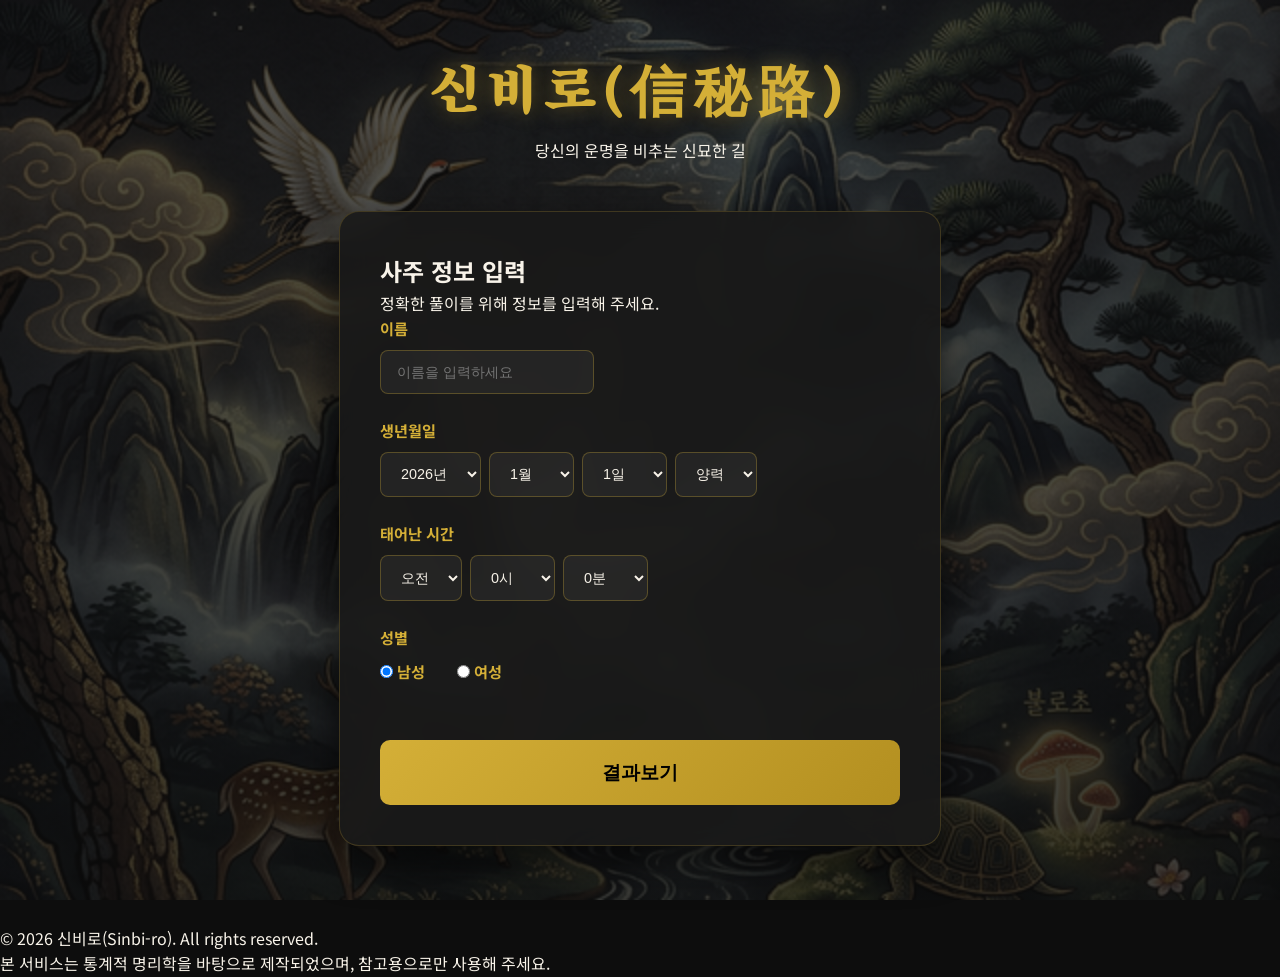
==== index.html @ 6503f664 "clean: remove AdSense placeholder text" ====
<!DOCTYPE html>
<html lang="ko">

<head>
    <meta charset="UTF-8">
    <meta name="viewport" content="width=device-width, initial-scale=1.0">
    <title>신비로 - 신묘한 사주 풀이와 오늘의 운세</title>
    <meta name="description" content="당신의 타고난 기운과 운명을 풀어드립니다. 성명, 생년월일시로 보는 정교한 사주 풀이와 무료 로또 번호 추첨까지 경험해보세요.">
    <link rel="stylesheet" href="style.css">
    <link rel="preconnect" href="https://fonts.googleapis.com">
    <link rel="preconnect" href="https://fonts.gstatic.com" crossorigin>
    <link href="https://fonts.googleapis.com/css2?family=Noto+Sans+KR:wght@300;400;700&family=Song Myung&display=swap"
        rel="stylesheet">
    <!-- 구글 애드센스 스크립트 -->
    <script async src="https://pagead2.googlesyndication.com/pagead/js/adsbygoogle.js?client=ca-pub-5994028801063205"
        crossorigin="anonymous"></script>
</head>

<body>
    <div class="fog-overlay"></div>

    <header>
        <div class="logo">
            <h1>신비로(信秘路)</h1>
            <p>당신의 운명을 비추는 신묘한 길</p>
        </div>
    </header>

    <main id="app">
        <!-- 광고 영역 상단 -->
        <div class="adsense-placeholder top-ad">
        </div>

        <!-- 입력 퍼널 섹션 -->
        <section id="funnel" class="card active">
            <div class="card-header">
                <h2>사주 정보 입력</h2>
                <p>정확한 풀이를 위해 정보를 입력해 주세요.</p>
            </div>
            <form id="sajuForm">
                <div class="input-group">
                    <label for="userName">이름</label>
                    <input type="text" id="userName" placeholder="이름을 입력하세요" required>
                </div>
                <div class="input-group">
                    <label>생년월일</label>
                    <div class="scroll-inputs">
                        <select id="birthYear" required></select>
                        <select id="birthMonth" required></select>
                        <select id="birthDay" required></select>
                        <select id="calendarType">
                            <option value="solar">양력</option>
                            <option value="lunar">음력</option>
                        </select>
                    </div>
                </div>
                <div class="input-group">
                    <label>태어난 시간</label>
                    <div class="scroll-inputs">
                        <select id="birthAmPm">
                            <option value="AM">오전</option>
                            <option value="PM">오후</option>
                        </select>
                        <select id="birthHour"></select>
                        <select id="birthMinute"></select>
                    </div>
                </div>
                <div class="input-group">
                    <label>성별</label>
                    <div class="radio-group">
                        <label><input type="radio" name="gender" value="male" checked> 남성</label>
                        <label><input type="radio" name="gender" value="female"> 여성</label>
                    </div>
                </div>
                <button type="submit" id="submitBtn">결과보기</button>
            </form>
        </section>

        <!-- 결과 출력 섹션 -->
        <section id="result" class="card hidden">
            <div id="resultContent">
                <!-- 결과 내용이 자바스크립트로 삽입됩니다 -->
            </div>

            <!-- 광고 영역 중앙 -->
            <div class="adsense-placeholder mid-ad">
            </div>

            <!-- 로또 섹션 -->
            <div id="lotto-section">
                <h3>이번 주 신비로운 로또 추천 번호</h3>
                <p>이 신비로운 기운을 공유하면 번호가 나타납니다.</p>
                <div id="lotto-numbers-container">
                    <div class="lotto-blur">
                        <div class="slot">?</div>
                        <div class="slot">?</div>
                        <div class="slot">?</div>
                        <div class="slot">?</div>
                        <div class="slot">?</div>
                        <div class="slot">?</div>
                    </div>
                </div>
                <button id="shareBtn">행운 공유하고 번호 확인하기</button>
            </div>
        </section>

        <!-- 광고 영역 하단 -->
        <div class="adsense-placeholder bottom-ad">
        </div>
    </main>

    <footer>
        <p>&copy; 2026 신비로(Sinbi-ro). All rights reserved.</p>
        <p>본 서비스는 통계적 명리학을 바탕으로 제작되었으며, 참고용으로만 사용해 주세요.</p>
    </footer>

    <script src="script.js"></script>
</body>

</html>
---- style.css ----
:root {
    --bg-color: #0d0d0d;
    --card-bg: rgba(25, 25, 25, 0.9);
    --gold: #d4af37;
    --white: #f8f3e9;
    --accent: #c0392b;
    --text-muted: #a0a0a0;
    --glass: rgba(255, 255, 255, 0.05);
}

* {
    box-sizing: border-box;
    margin: 0;
    padding: 0;
}

body {
    background-color: var(--bg-color);
    color: var(--white);
    font-family: 'Noto Sans KR', sans-serif;
    line-height: 1.6;
    overflow-x: hidden;
    min-height: 100vh;
}

/* 십장생 배경 효과 */
.fog-overlay {
    position: fixed;
    top: 0;
    left: 0;
    width: 100%;
    height: 100%;
    background: linear-gradient(rgba(13, 13, 13, 0.7), rgba(13, 13, 13, 0.8)),
        url('./images/bg_shipjangsaeng.png');
    background-size: cover;
    background-position: center;
    opacity: 1;
    pointer-events: none;
    z-index: 1;
}

header {
    text-align: center;
    padding: 3rem 1rem;
    position: relative;
    z-index: 2;
}

header h1 {
    font-family: 'Song Myung', serif;
    font-size: 3.5rem;
    color: var(--gold);
    text-shadow: 0 0 20px rgba(212, 175, 55, 0.4);
    letter-spacing: 0.5rem;
}

main {
    max-width: 650px;
    margin: 0 auto;
    padding: 0 1.5rem 5rem;
    position: relative;
    z-index: 2;
}

.card {
    background: var(--card-bg);
    border: 1px solid rgba(212, 175, 55, 0.2);
    border-radius: 20px;
    padding: 2.5rem;
    box-shadow: 0 15px 40px rgba(0, 0, 0, 0.6);
    backdrop-filter: blur(15px);
    transition: all 0.5s ease;
}

/* 동물 섹션 스타일 */
.animal-section {
    margin-bottom: 2rem;
    background: linear-gradient(145deg, rgba(30, 30, 30, 0.9), rgba(15, 15, 15, 0.95));
    border: 2px solid var(--gold);
}

.animal-visual {
    display: flex;
    gap: 2rem;
    align-items: center;
}

.animal-image-container {
    width: 180px;
    height: 180px;
    border-radius: 50%;
    overflow: hidden;
    border: 3px solid var(--gold);
    box-shadow: 0 0 15px rgba(212, 175, 55, 0.3);
    flex-shrink: 0;
}

.animal-image {
    width: 100%;
    height: 100%;
    object-fit: cover;
    transition: transform 0.5s;
}

.animal-image-container:hover .animal-image {
    transform: scale(1.1);
}

.animal-info h4 {
    font-family: 'Song Myung', serif;
    font-size: 1.8rem;
    color: var(--gold);
    margin-bottom: 1rem;
}

.animal-desc {
    padding: 1rem !important;
    font-size: 0.95rem !important;
    border-left: 2px solid var(--gold) !important;
}

@media (max-width: 600px) {
    .animal-visual {
        flex-direction: column;
        text-align: center;
    }

    .animal-image-container {
        width: 150px;
        height: 150px;
    }
}

.input-group {
    margin-bottom: 1.5rem;
}

.input-group label {
    display: block;
    font-size: 0.95rem;
    margin-bottom: 0.6rem;
    color: var(--gold);
    font-weight: 700;
}

.scroll-inputs {
    display: flex;
    gap: 0.5rem;
    flex-wrap: wrap;
}

select,
input[type="text"] {
    padding: 0.8rem 1rem;
    background: var(--glass);
    border: 1px solid rgba(212, 175, 55, 0.3);
    color: var(--white);
    border-radius: 8px;
    outline: none;
    transition: border-color 0.3s;
    font-size: 0.9rem;
}

.radio-group {
    display: flex;
    gap: 2rem;
}

button {
    width: 100%;
    padding: 1.2rem;
    background: linear-gradient(135deg, var(--gold), #b38f20);
    border: none;
    color: #000;
    font-weight: 700;
    font-size: 1.2rem;
    border-radius: 10px;
    cursor: pointer;
    margin-top: 1.5rem;
    transition: all 0.3s;
}

.hidden {
    display: none;
}

.highlight {
    color: var(--gold);
    font-weight: 700;
    text-shadow: 0 0 5px rgba(212, 175, 55, 0.3);
}

.hanja-desc {
    font-size: 0.7rem;
    color: var(--text-muted);
    display: block;
    margin-top: 5px;
}

.analysis-section {
    margin-top: 3.5rem;
    padding-top: 2rem;
    border-top: 1px solid rgba(212, 175, 55, 0.15);
}

.section-title {
    font-family: 'Song Myung', serif;
    color: var(--gold);
    font-size: 1.5rem;
    margin-bottom: 1.8rem;
    display: flex;
    align-items: center;
    gap: 0.6rem;
}

.saju-table {
    width: 100%;
    border-collapse: collapse;
    background: rgba(0, 0, 0, 0.3);
    border-radius: 12px;
    overflow: hidden;
}

.saju-table th,
.saju-table td {
    padding: 1rem;
    text-align: center;
    border: 1px solid rgba(212, 175, 55, 0.1);
}

.saju-char {
    font-family: 'Song Myung', serif;
    font-size: 1.8rem;
    line-height: 1.2;
}

.element-bar-group {
    display: flex;
    align-items: center;
    gap: 1rem;
    margin-bottom: 1.2rem;
}

.progress-bg {
    flex: 1;
    height: 14px;
    background: rgba(255, 255, 255, 0.05);
    border-radius: 7px;
    overflow: hidden;
}

.progress-fill {
    height: 100%;
    background: linear-gradient(90deg, var(--gold), #fff);
    transition: width 1.5s ease-out;
}

.wealth-line-chart-container {
    width: 100%;
    height: 200px;
    background: rgba(0, 0, 0, 0.2);
    border-radius: 15px;
    padding: 1.5rem;
    margin: 2rem 0;
}

.chart-path {
    stroke-dasharray: 1000;
    stroke-dashoffset: 1000;
    animation: dash 3s ease-in-out forwards;
}

@keyframes dash {
    to {
        stroke-dashoffset: 0;
    }
}

.mystical-image-container {
    width: 100%;
    height: 300px;
    margin: 2.5rem 0;
    border-radius: 20px;
    overflow: hidden;
    position: relative;
    border: 1px solid rgba(212, 175, 55, 0.3);
}

.element-image {
    width: 100%;
    height: 100%;
    object-fit: cover;
}

.seonbi-text {
    line-height: 2;
    background: rgba(255, 255, 255, 0.03);
    padding: 1.8rem;
    border-radius: 15px;
    font-style: italic;
    border-left: 4px solid var(--gold);
}

#lotto-section {
    margin-top: 5rem;
    padding-top: 3rem;
    border-top: 2px dashed rgba(212, 175, 55, 0.3);
    text-align: center;
}

#lotto-section h3 {
    font-family: 'Song Myung', serif;
    color: var(--gold);
    font-size: 1.8rem;
    margin-bottom: 1rem;
}

#lotto-section p {
    color: var(--text-muted);
    margin-bottom: 2rem;
}

#lotto-numbers-container {
    display: flex;
    justify-content: center;
    margin-bottom: 2rem;
}

.slot {
    width: 45px;
    height: 45px;
    background: var(--gold);
    color: #000;
    border-radius: 50%;
    display: flex;
    justify-content: center;
    align-items: center;
    font-weight: 700;
}

.lotto-blur {
    display: flex;
    gap: 1rem;
    filter: blur(8px);
    transition: filter 1s ease;
}

.lotto-blur.unlocked {
    filter: blur(0);
}
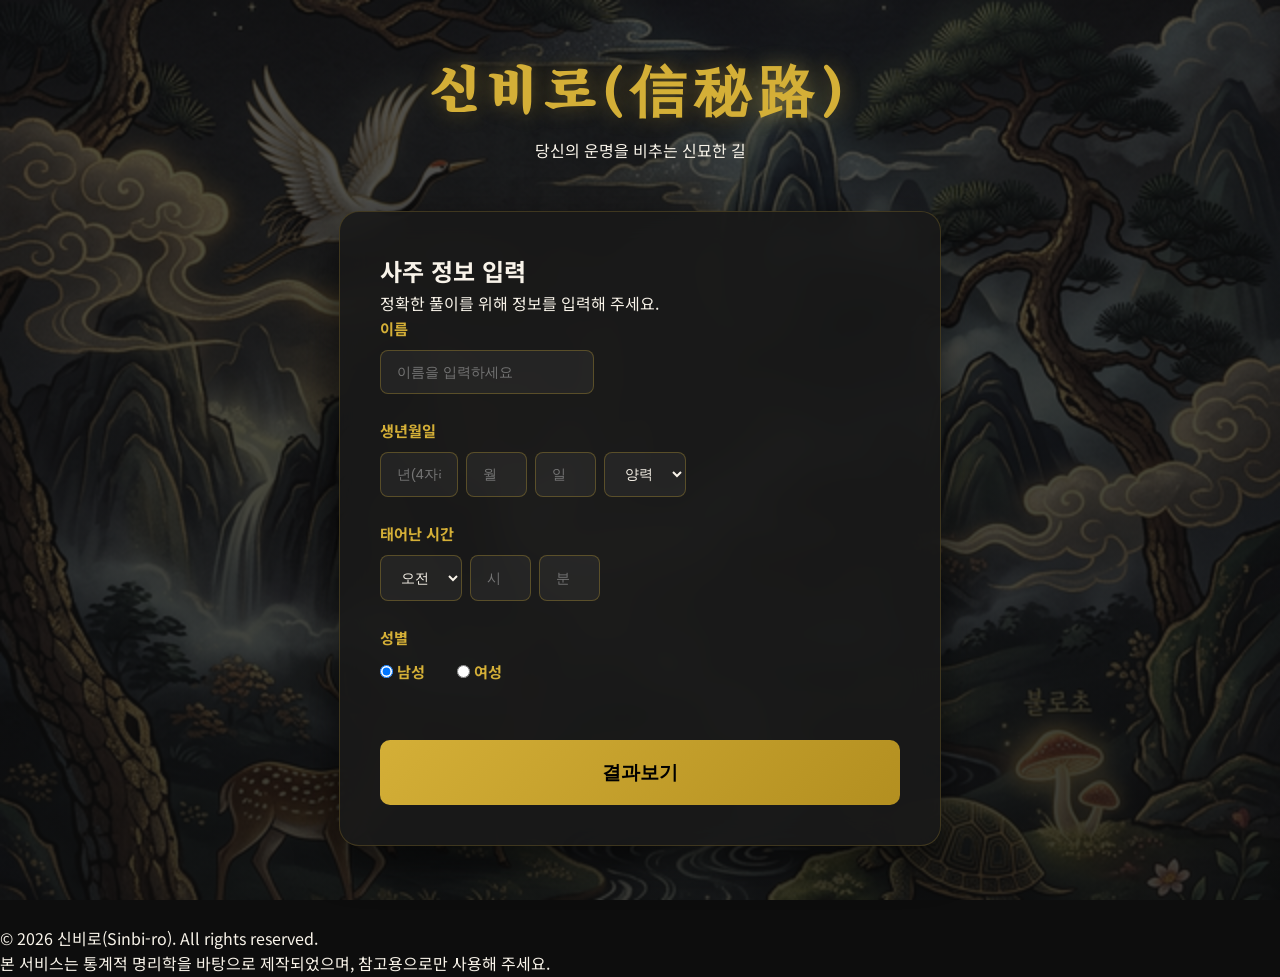
==== commit 76370f33: "feat: change birth date and time inputs to direct numeric entry" ====
--- a/index.html
+++ b/index.html
@@ -45,9 +45,9 @@
                 <div class="input-group">
                     <label>생년월일</label>
                     <div class="scroll-inputs">
-                        <select id="birthYear" required></select>
-                        <select id="birthMonth" required></select>
-                        <select id="birthDay" required></select>
+                        <input type="number" id="birthYear" placeholder="년(4자리)" min="1900" max="2100" required>
+                        <input type="number" id="birthMonth" placeholder="월" min="1" max="12" required>
+                        <input type="number" id="birthDay" placeholder="일" min="1" max="31" required>
                         <select id="calendarType">
                             <option value="solar">양력</option>
                             <option value="lunar">음력</option>
@@ -61,8 +61,8 @@
                             <option value="AM">오전</option>
                             <option value="PM">오후</option>
                         </select>
-                        <select id="birthHour"></select>
-                        <select id="birthMinute"></select>
+                        <input type="number" id="birthHour" placeholder="시" min="0" max="12" required>
+                        <input type="number" id="birthMinute" placeholder="분" min="0" max="59" required>
                     </div>
                 </div>
                 <div class="input-group">
--- a/style.css
+++ b/style.css
@@ -150,7 +150,8 @@
 }
 
 select,
-input[type="text"] {
+input[type="text"],
+input[type="number"] {
     padding: 0.8rem 1rem;
     background: var(--glass);
     border: 1px solid rgba(212, 175, 55, 0.3);
@@ -159,6 +160,17 @@
     outline: none;
     transition: border-color 0.3s;
     font-size: 0.9rem;
+}
+
+/* 숫자 입력 필드 화살표 제거 */
+input::-webkit-outer-spin-button,
+input::-webkit-inner-spin-button {
+    -webkit-appearance: none;
+    margin: 0;
+}
+
+input[type=number] {
+    -moz-appearance: textfield;
 }
 
 .radio-group {
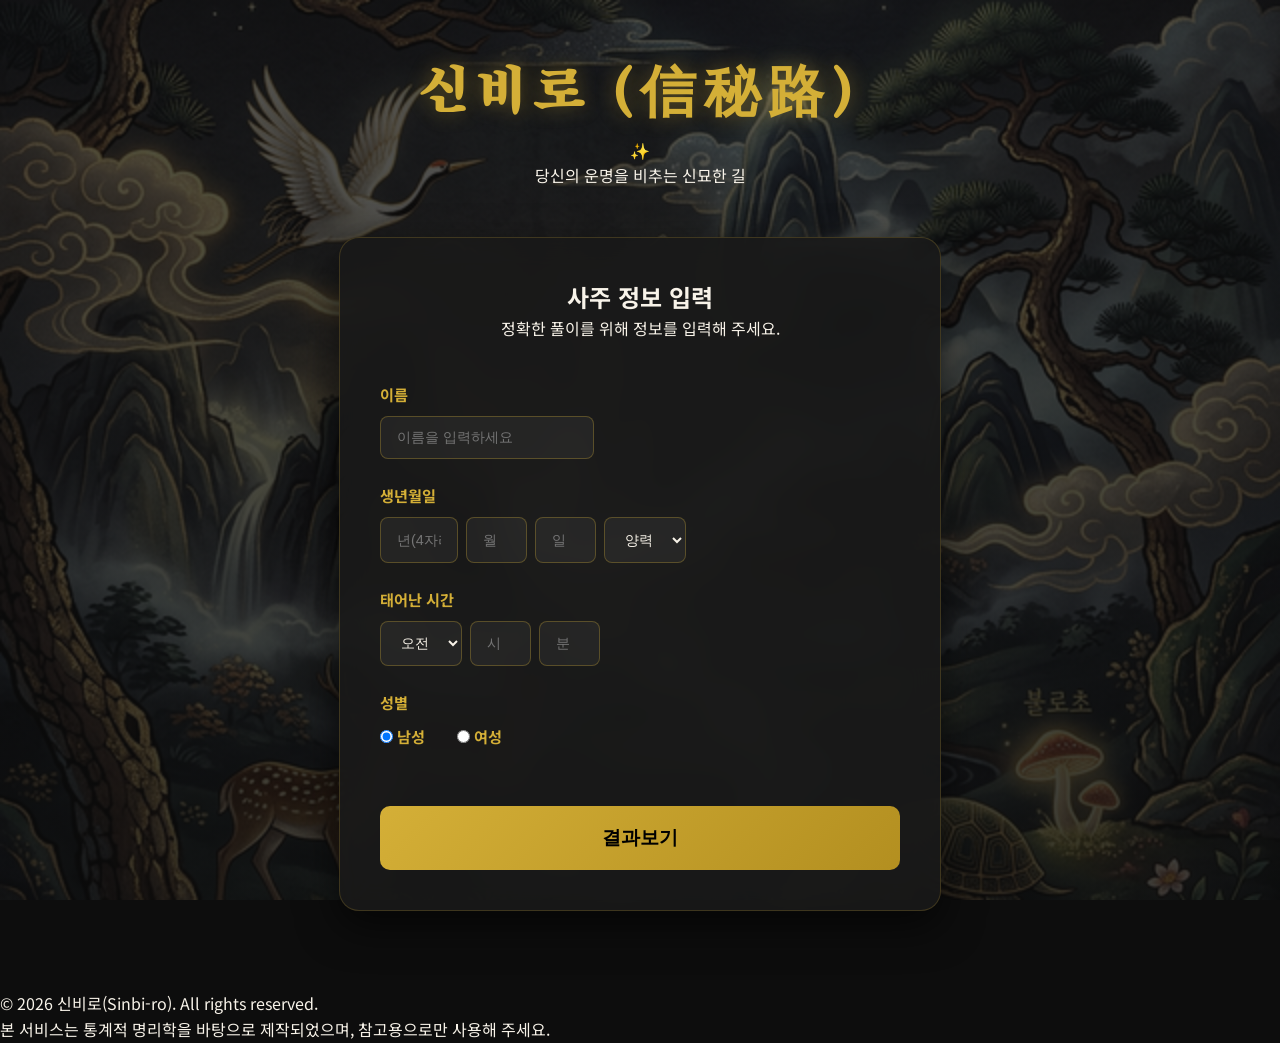
==== commit b872d298: "style: redesign site logo with premium golden CSS and Nanum Myeongjo font" ====
--- a/index.html
+++ b/index.html
@@ -11,6 +11,8 @@
     <link rel="preconnect" href="https://fonts.gstatic.com" crossorigin>
     <link href="https://fonts.googleapis.com/css2?family=Noto+Sans+KR:wght@300;400;700&family=Song Myung&display=swap"
         rel="stylesheet">
+    <!-- 폰트 추가: 나눔명조 (전통적이고 기품 있는 서체) -->
+    <link href="https://fonts.googleapis.com/css2?family=Nanum+Myeongjo:wght@400;700;800&display=swap" rel="stylesheet">
     <!-- 구글 애드센스 스크립트 -->
     <script async src="https://pagead2.googlesyndication.com/pagead/js/adsbygoogle.js?client=ca-pub-5994028801063205"
         crossorigin="anonymous"></script>
@@ -18,13 +20,19 @@
 
 <body>
     <div class="fog-overlay"></div>
-
-    <header>
-        <div class="logo">
-            <h1>신비로(信秘路)</h1>
-            <p>당신의 운명을 비추는 신묘한 길</p>
-        </div>
-    </header>
+    <div class="container">
+        <header>
+            <div class="logo-container">
+                <h1 class="logo-title">신비로 <span class="hanja">(信秘路)</span></h1>
+                <div class="logo-separator">
+                    <span class="separator-line"></span>
+                    <span class="separator-symbol">✨</span>
+                    <span class="separator-line"></span>
+                </div>
+                <p class="logo-slogan">당신의 운명을 비추는 신묘한 길</p>
+            </div>
+        </header>
+    </div>
 
     <main id="app">
         <!-- 광고 영역 상단 -->
@@ -102,6 +110,7 @@
                 </div>
                 <button id="shareBtn">행운 공유하고 번호 확인하기</button>
             </div>
+            <button id="backToFunnelBtn" class="secondary-btn">정보 입력 페이지로 돌아가기</button>
         </section>
 
         <!-- 광고 영역 하단 -->
--- a/style.css
+++ b/style.css
@@ -70,6 +70,15 @@
     box-shadow: 0 15px 40px rgba(0, 0, 0, 0.6);
     backdrop-filter: blur(15px);
     transition: all 0.5s ease;
+}
+
+.card-header {
+    text-align: center;
+    margin-bottom: 2.5rem;
+}
+
+.seonbi-intro {
+    margin-bottom: 4rem;
 }
 
 /* 동물 섹션 스타일 */
@@ -171,6 +180,7 @@
 
 input[type=number] {
     -moz-appearance: textfield;
+    appearance: none;
 }
 
 .radio-group {
@@ -192,6 +202,18 @@
     transition: all 0.3s;
 }
 
+.secondary-btn {
+    background: transparent;
+    border: 1px solid var(--gold);
+    color: var(--gold);
+    margin-top: 2rem;
+}
+
+.secondary-btn:hover {
+    background: rgba(212, 175, 55, 0.1);
+    box-shadow: 0 0 15px rgba(212, 175, 55, 0.2);
+}
+
 .hidden {
     display: none;
 }
@@ -313,6 +335,27 @@
     border-left: 4px solid var(--gold);
 }
 
+.summary-box {
+    margin-top: 2rem;
+    padding: 1.8rem;
+    background: rgba(255, 255, 255, 0.05);
+    border-radius: 15px;
+    border: 1px solid rgba(212, 175, 55, 0.3);
+    color: var(--white);
+    font-size: 1.1rem;
+    font-weight: 400;
+    line-height: 1.8;
+    box-shadow: 0 10px 30px rgba(0, 0, 0, 0.3);
+}
+
+.gradient-gold {
+    background: linear-gradient(135deg, #d4af37 0%, #f1d592 50%, #b38f20 100%);
+    -webkit-background-clip: text;
+    -webkit-text-fill-color: transparent;
+    background-clip: text;
+    font-weight: 700;
+}
+
 #lotto-section {
     margin-top: 5rem;
     padding-top: 3rem;
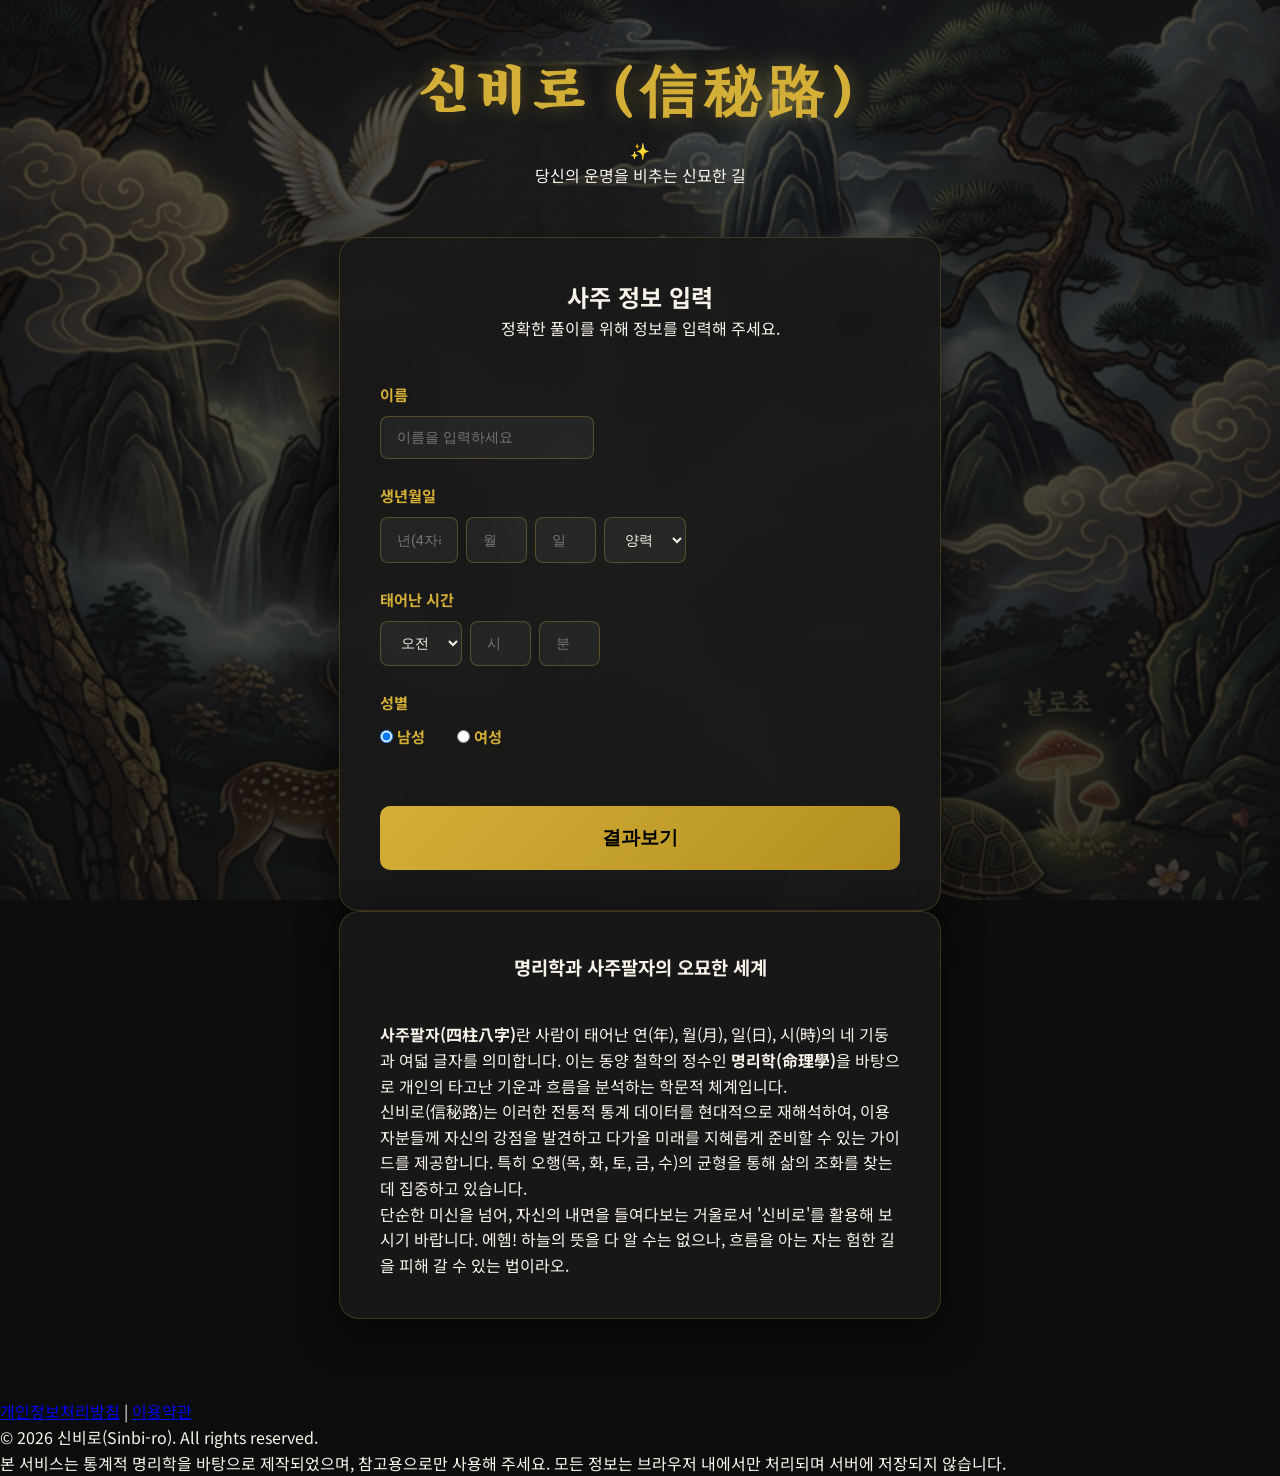
==== commit 04df12a1: "docs: optimize site for AdSense approval with content and legal pages" ====
--- a/index.html
+++ b/index.html
@@ -116,11 +116,31 @@
         <!-- 광고 영역 하단 -->
         <div class="adsense-placeholder bottom-ad">
         </div>
+
+        <!-- 학술적 정보 및 서비스 소개 (애드센스 승인을 위한 정적 텍스트 보강) -->
+        <section class="info-content card">
+            <div class="card-header">
+                <h3>명리학과 사주팔자의 오묘한 세계</h3>
+            </div>
+            <div class="static-text-box">
+                <p><strong>사주팔자(四柱八字)</strong>란 사람이 태어난 연(年), 월(月), 일(日), 시(時)의 네 기둥과 여덟 글자를 의미합니다. 이는 동양 철학의 정수인
+                    <strong>명리학(命理學)</strong>을 바탕으로 개인의 타고난 기운과 흐름을 분석하는 학문적 체계입니다.</p>
+                <p>신비로(信秘路)는 이러한 전통적 통계 데이터를 현대적으로 재해석하여, 이용자분들께 자신의 강점을 발견하고 다가올 미래를 지혜롭게 준비할 수 있는 가이드를 제공합니다. 특히 오행(목,
+                    화, 토, 금, 수)의 균형을 통해 삶의 조화를 찾는 데 집중하고 있습니다.</p>
+                <p>단순한 미신을 넘어, 자신의 내면을 들여다보는 거울로서 '신비로'를 활용해 보시기 바랍니다. 에헴! 하늘의 뜻을 다 알 수는 없으나, 흐름을 아는 자는 험한 길을 피해 갈 수 있는
+                    법이라오.</p>
+            </div>
+        </section>
     </main>
 
     <footer>
+        <div class="footer-links">
+            <a href="privacy.html">개인정보처리방침</a> |
+            <a href="terms.html">이용약관</a>
+        </div>
         <p>&copy; 2026 신비로(Sinbi-ro). All rights reserved.</p>
-        <p>본 서비스는 통계적 명리학을 바탕으로 제작되었으며, 참고용으로만 사용해 주세요.</p>
+        <p class="footer-disclaimer">본 서비스는 통계적 명리학을 바탕으로 제작되었으며, 참고용으로만 사용해 주세요. 모든 정보는 브라우저 내에서만 처리되며 서버에 저장되지 않습니다.
+        </p>
     </footer>
 
     <script src="script.js"></script>
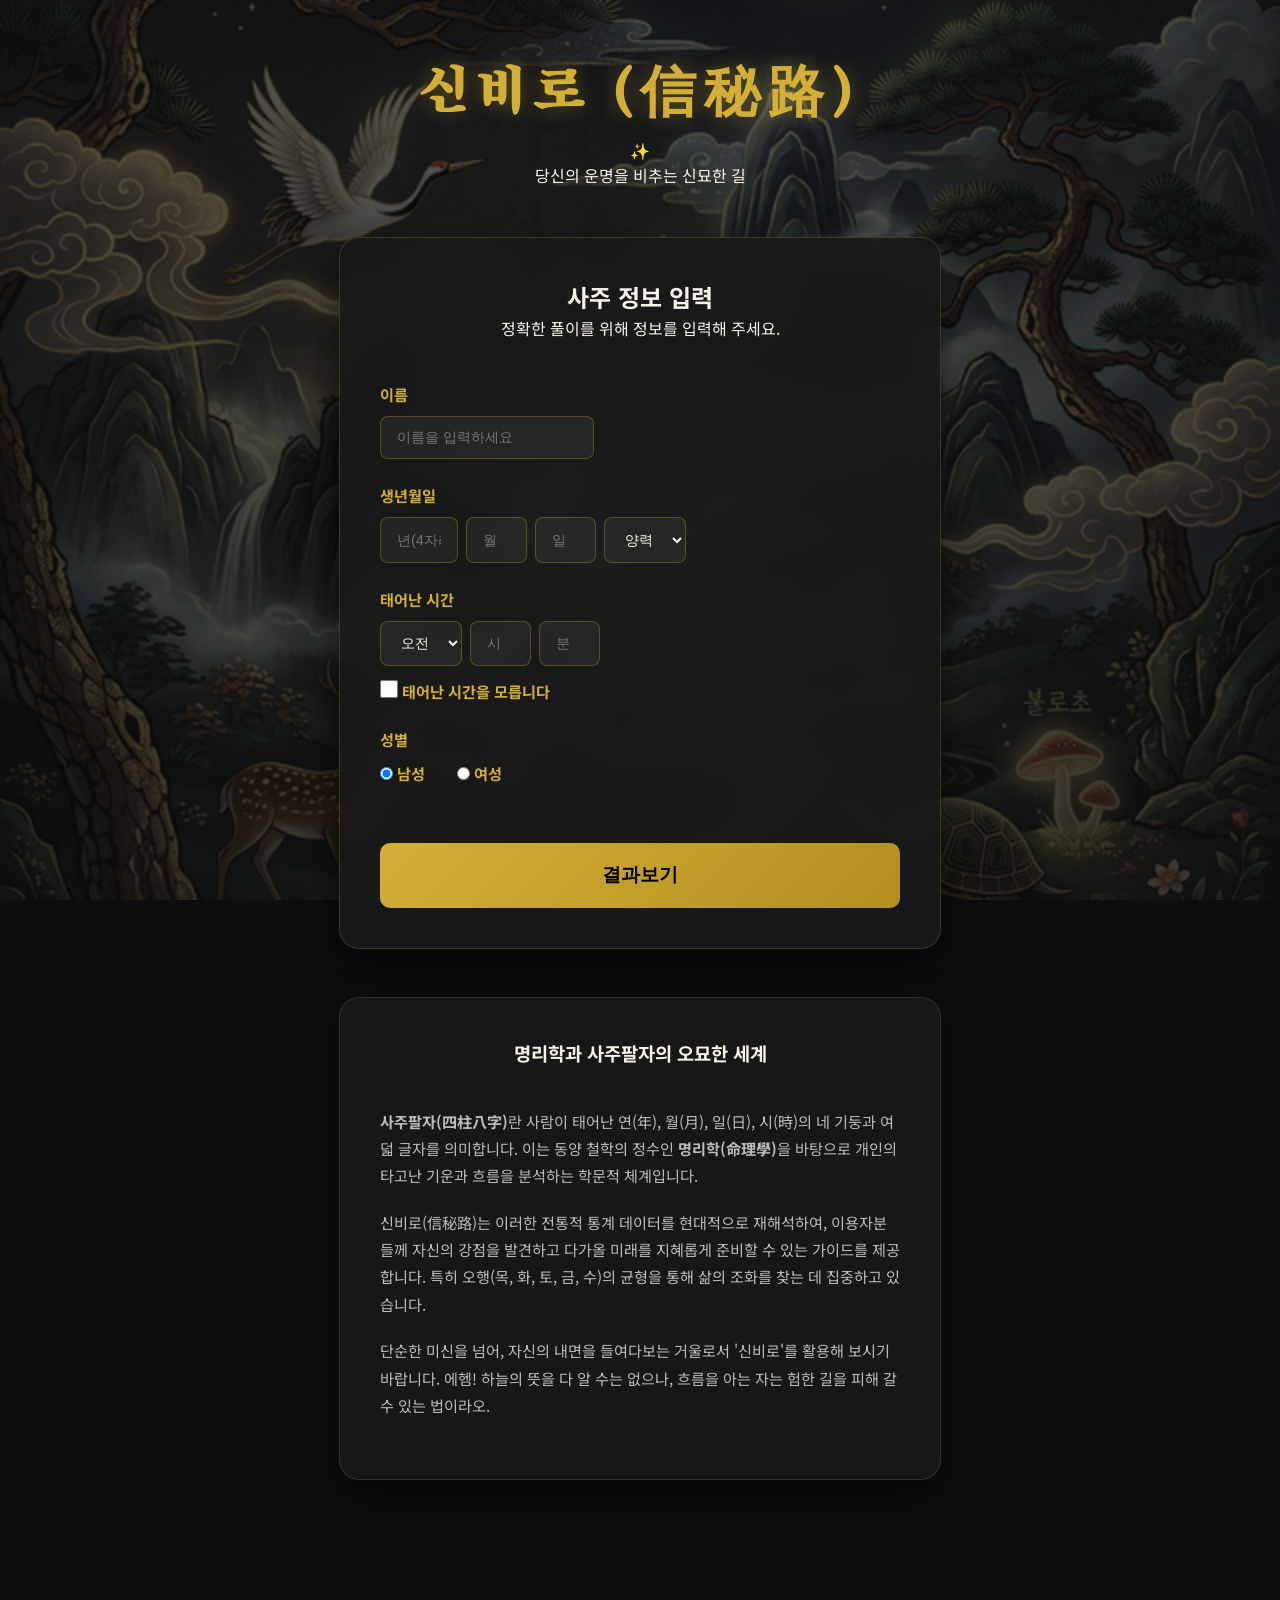
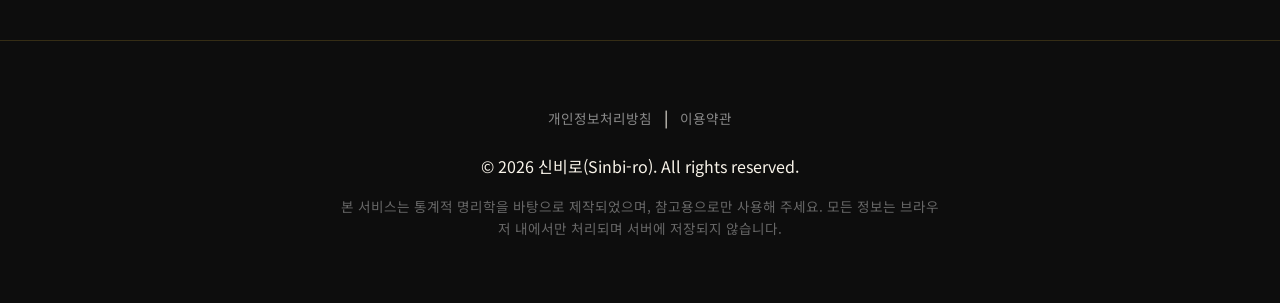
==== commit 43c89275: "feat: reset navigation on refresh and add 'Time Unknown' checkbox" ====
--- a/index.html
+++ b/index.html
@@ -16,6 +16,19 @@
     <!-- 구글 애드센스 스크립트 -->
     <script async src="https://pagead2.googlesyndication.com/pagead/js/adsbygoogle.js?client=ca-pub-5994028801063205"
         crossorigin="anonymous"></script>
+
+    <!-- SEO를 위한 구조화된 데이터 (JSON-LD) -->
+    <script type="application/ld+json">
+    {
+      "@context": "https://schema.org",
+      "@type": "WebApplication",
+      "name": "신비로 (Sinbi-ro)",
+      "url": "https://github.com/wogus5695-ctrl/product-builder-sinbiro",
+      "description": "전통 명리학 기반 사주 풀이 및 운세 서비스",
+      "applicationCategory": "LifestyleApplication",
+      "operatingSystem": "All"
+    }
+    </script>
 </head>
 
 <body>
@@ -72,6 +85,11 @@
                         <input type="number" id="birthHour" placeholder="시" min="0" max="12" required>
                         <input type="number" id="birthMinute" placeholder="분" min="0" max="59" required>
                     </div>
+                    <label class="checkbox-container">
+                        <input type="checkbox" id="unknownTime">
+                        <span class="checkmark"></span>
+                        태어난 시간을 모릅니다
+                    </label>
                 </div>
                 <div class="input-group">
                     <label>성별</label>
@@ -124,7 +142,8 @@
             </div>
             <div class="static-text-box">
                 <p><strong>사주팔자(四柱八字)</strong>란 사람이 태어난 연(年), 월(月), 일(日), 시(時)의 네 기둥과 여덟 글자를 의미합니다. 이는 동양 철학의 정수인
-                    <strong>명리학(命理學)</strong>을 바탕으로 개인의 타고난 기운과 흐름을 분석하는 학문적 체계입니다.</p>
+                    <strong>명리학(命理學)</strong>을 바탕으로 개인의 타고난 기운과 흐름을 분석하는 학문적 체계입니다.
+                </p>
                 <p>신비로(信秘路)는 이러한 전통적 통계 데이터를 현대적으로 재해석하여, 이용자분들께 자신의 강점을 발견하고 다가올 미래를 지혜롭게 준비할 수 있는 가이드를 제공합니다. 특히 오행(목,
                     화, 토, 금, 수)의 균형을 통해 삶의 조화를 찾는 데 집중하고 있습니다.</p>
                 <p>단순한 미신을 넘어, 자신의 내면을 들여다보는 거울로서 '신비로'를 활용해 보시기 바랍니다. 에헴! 하늘의 뜻을 다 알 수는 없으나, 흐름을 아는 자는 험한 길을 피해 갈 수 있는
--- a/style.css
+++ b/style.css
@@ -183,6 +183,35 @@
     appearance: none;
 }
 
+input:disabled {
+    opacity: 0.5;
+    cursor: not-allowed;
+    background: rgba(255, 255, 255, 0.02);
+}
+
+.checkbox-container {
+    display: flex;
+    align-items: center;
+    gap: 0.8rem;
+    cursor: pointer;
+    font-size: 0.9rem;
+    color: var(--text-muted);
+    margin-top: 0.8rem;
+    user-select: none;
+    transition: color 0.3s;
+}
+
+.checkbox-container:hover {
+    color: var(--gold);
+}
+
+.checkbox-container input {
+    cursor: pointer;
+    width: 18px;
+    height: 18px;
+    accent-color: var(--gold);
+}
+
 .radio-group {
     display: flex;
     gap: 2rem;
@@ -402,4 +431,53 @@
 
 .lotto-blur.unlocked {
     filter: blur(0);
+}
+
+/* 추가 정보 섹션 (애드센스용) */
+.info-content {
+    margin-top: 3rem;
+    padding: 2.5rem;
+    border: 1px solid rgba(255, 255, 255, 0.1);
+}
+
+.static-text-box {
+    line-height: 1.8;
+    color: #bbb;
+    font-size: 0.95rem;
+}
+
+.static-text-box p {
+    margin-bottom: 1.2rem;
+}
+
+footer {
+    text-align: center;
+    padding: 4rem 1rem;
+    margin-top: 5rem;
+    border-top: 1px solid rgba(212, 175, 55, 0.2);
+}
+
+.footer-links {
+    margin-bottom: 1.5rem;
+}
+
+.footer-links a {
+    color: #888;
+    text-decoration: none;
+    font-size: 0.85rem;
+    margin: 0 0.5rem;
+    transition: color 0.3s;
+}
+
+.footer-links a:hover {
+    color: var(--gold);
+}
+
+.footer-disclaimer {
+    font-size: 0.85rem;
+    color: #666;
+    margin-top: 1rem;
+    max-width: 600px;
+    margin-left: auto;
+    margin-right: auto;
 }
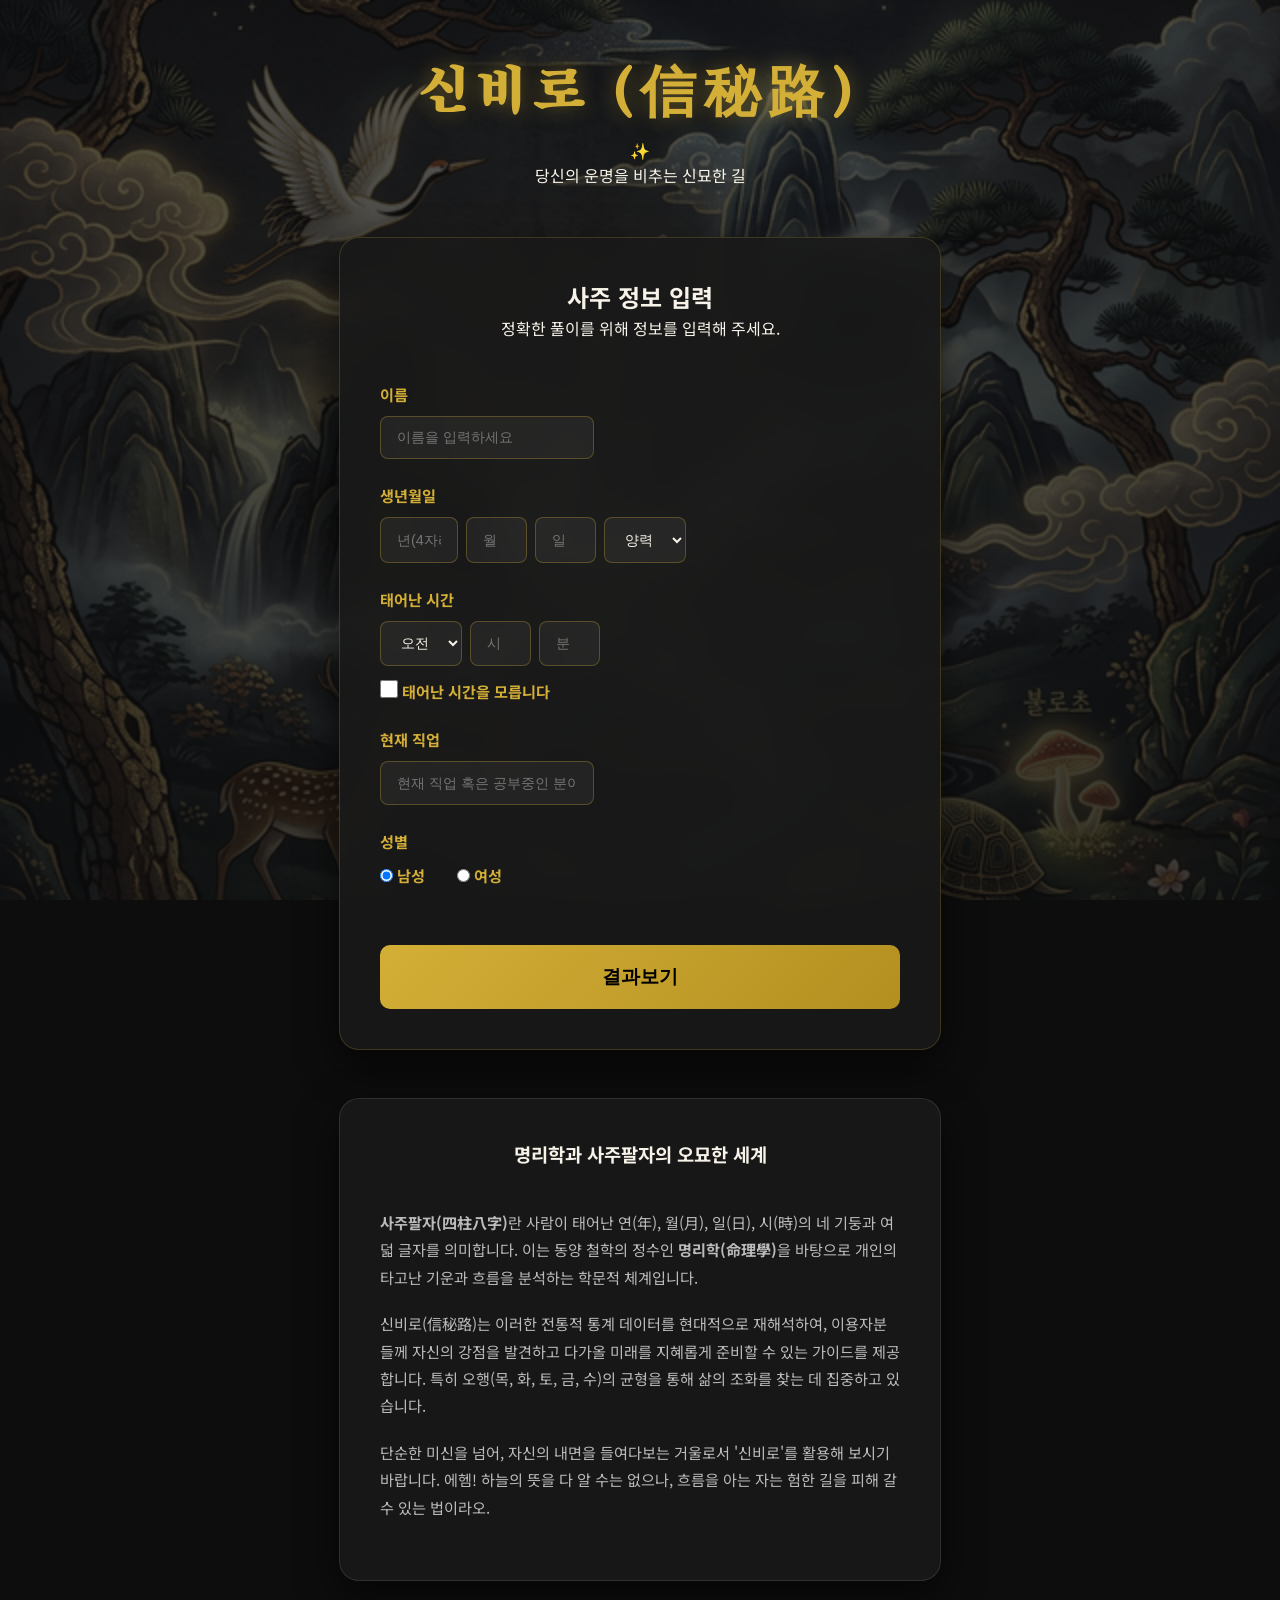
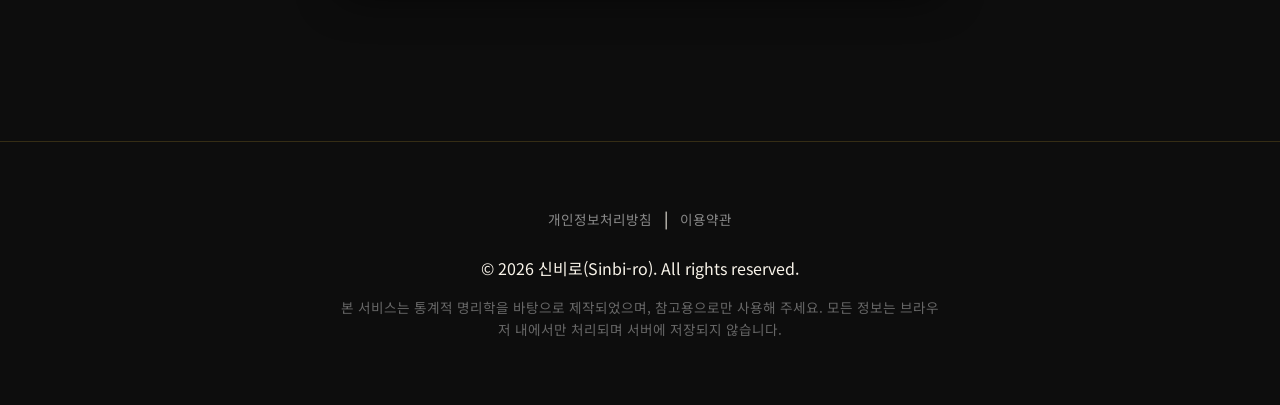
==== commit dac10f76: "feat: upgrade to Manseoryeok Engine v4.1 with Ten Gods and Deterministic Results" ====
--- a/index.html
+++ b/index.html
@@ -92,6 +92,10 @@
                     </label>
                 </div>
                 <div class="input-group">
+                    <label for="userJob">현재 직업</label>
+                    <input type="text" id="userJob" placeholder="현재 직업 혹은 공부중인 분야를 입력하세요" required>
+                </div>
+                <div class="input-group">
                     <label>성별</label>
                     <div class="radio-group">
                         <label><input type="radio" name="gender" value="male" checked> 남성</label>
--- a/style.css
+++ b/style.css
@@ -292,9 +292,46 @@
 }
 
 .saju-char {
-    font-family: 'Song Myung', serif;
+    font-family: 'Nanum Myeongjo', serif;
     font-size: 1.8rem;
     line-height: 1.2;
+    padding: 1.5rem 0.5rem !important;
+}
+
+.saju-table-wrapper {
+    overflow-x: auto;
+    margin-bottom: 2rem;
+}
+
+.saju-table {
+    min-width: 450px;
+}
+
+.saju-table th {
+    background: rgba(212, 175, 55, 0.1);
+    font-size: 0.9rem;
+}
+
+.saju-table td {
+    background: rgba(255, 255, 255, 0.02);
+}
+
+.pillar-title {
+    color: var(--gold);
+    font-weight: 700;
+}
+
+.ten-gods {
+    font-size: 0.75rem;
+    color: #f1d592;
+    margin-bottom: 5px;
+    display: block;
+}
+
+.element-emo {
+    font-size: 0.8rem;
+    display: block;
+    margin-top: 5px;
 }
 
 .element-bar-group {
